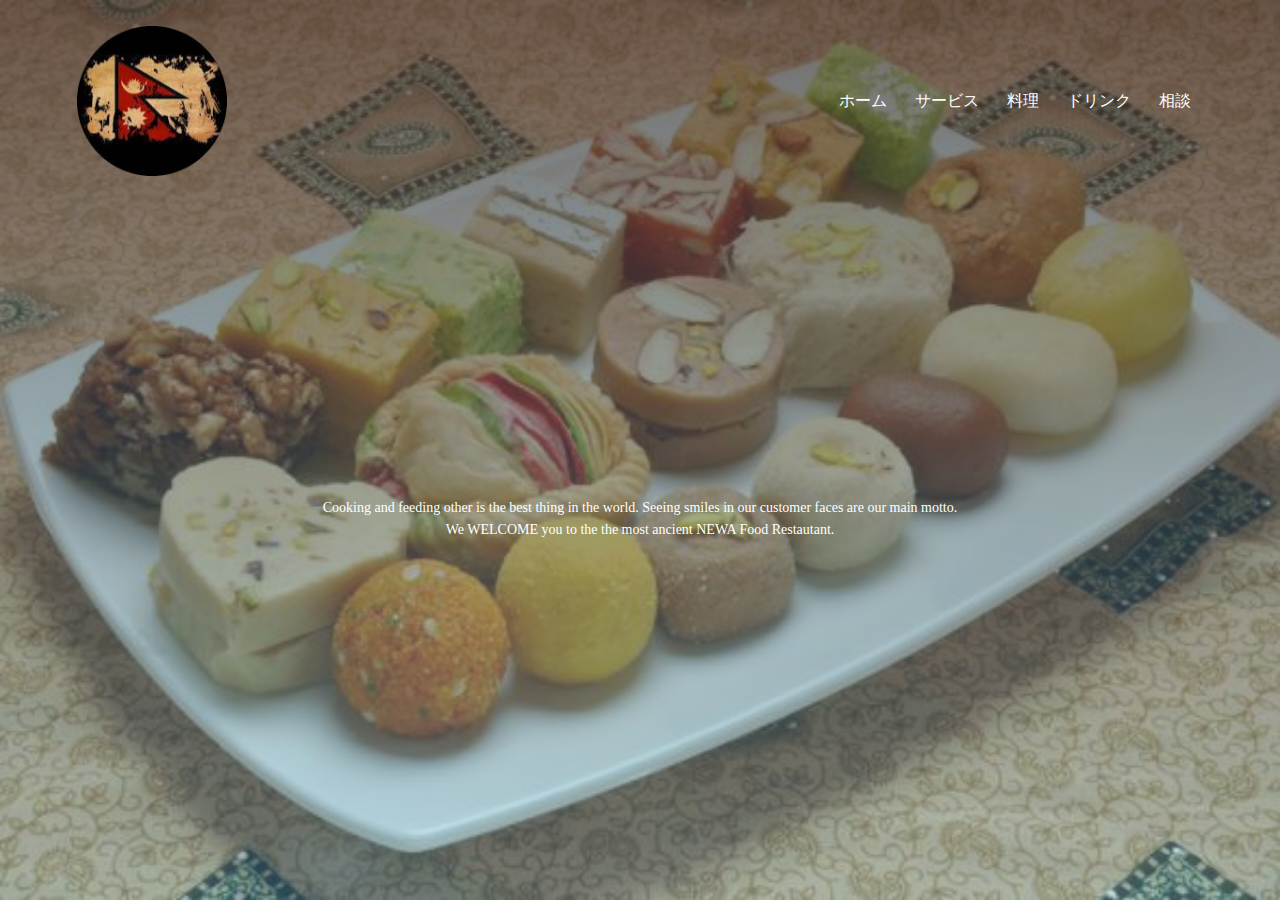
==== contact.html @ 103943e0 "Add files via upload" ====
<!DOCTYPE html>
<html>
   <head>
    <meta name="viewport" content="with=device-width,initial-scale=1.0">
    <title>レストラン</title>
    <link rel ="stylesheet" href="style.css">
    <link rel="preconnect" href="https://fonts.googleapis.com">
    <link rel="preconnect" href="https://fonts.gstatic.com" crossorigin>
    <link href="https://fonts.googleapis.com/css2?family=Alumni+Sans+Collegiate+One&family
    =Dancing+Script:wght@400;700&family=DynaPuff:wght@400;700&di
    splay=swap" rel="stylesheet"> 

    <link rel="stylesheet" href="https://cdnjs.cloudflare.com/ajax/libs/font-awesome/6.1.2/css/all.min.css">
</head>
<body>
    <section class="contact">
        <nav>
            <a href="contact.html">
                <img src ="images/111.png"></a>
                <div class ="nav-links" id="navLinks">
                <i class="fa fa-times" onclick="hideMenu()"></i>  
                    <ul>
                    <li><a href="index.html">ホーム</a></li>
                    <li><a href="service.html">サービス</a></li>
                    <li><a href="foods.html">料理</a></li>
                    <li><a href="drinks.html">ドリンク</a></li>
                    <li><a href="contact.html">相談</a></li>
                    </ul>

                </div>
                <i class="fa fa-bars" onclick="showMenu()"></i>
        </nav>
<div class="text-box">
    <h1>お問い合わせ<span></span></h1>
    <h1>MISTRO屋<span></span></h1>
    <p>Cooking and feeding other is the best thing in the world.
        Seeing smiles in our customer faces are our main motto.
        <br> We WELCOME you to the the most ancient NEWA Food Restautant.
    </p>    
    
     </section>
    
     <!-------JavaScript for toggle menu------->
    <script>
        var navLinks = document.getElementById("navLinks");
        function showMenu(){
            navLinks.style.right = "0";
        }
        function hideMenu(){
            navLinks.style.right = "-200px";
        }
    </script>

    </body>
    </html>
---- style.css ----
*{

    margin: 0;
    padding: 0;
   
    font-family: 'Dancing Script', cursive;
}
.header{
    min-height: 100vh;
    width: 100%;
    background-image: linear-gradient(
        rgba(53, 48, 48, 0.7),rgba(77, 191, 229, 0.359)),url(images/1.jpg);
        background-position: center;
        background-size: cover;
        position: relative;
}
nav{
    display: flex;
    padding: 2% 6%;
    justify-content: space-between;
    align-items: center;
}
nav img{
    width: 150px;
}
.nav-links{
    flex: 1;
    text-align: right;
}
.nav-links ul li{
    list-style: square;
    display: inline-block;
    padding: 8px 12px;
    position: relative;
}
.nav-links ul li a{  
     color: #fff;
     text-decoration: none;
     font-size: 16px;
}
.nav-links ul li::after{
    content: "";
    width:0%;
    height: 2px;
    background: #eee8e8;
    display: block;
    margin: auto;
    transition: 0.5s;
}
.nav-links ul li:hover::after{
    width:100%;
}
.text-box{
    width:90%;
    color:rgb(234, 32, 32);
    position: absolute;
    top:50%;
    left:50%;
    transform: translate(-50%,-50%);
    text-align: center;
}
.text-box h1{
    top: 50%;
    left: 30%;
    width: 90%;
    height: 10%;
    width: fit-content;
    font-size:62px;
    color:transparent;
    position: relative;
    animation:text_reavel .5s ease forwards;
    animation-delay: 1.7s;
}
.text-box h1 span{
    position: absolute;
    top: 50%;
    left: 100%;
    width: 90;
    height: 100%;
    transform: translate(-50%,-50%);
    background-color: hsl(357, 95%, 50%);
    animation: text_reveal_box 1s ease;
    animation-delay: 0.5s;
}

@keyframes text_reveal_box{
    50%{
        width:100%;
        left:0;
    }
    100%{
        width:0;
        left: 100%
    }
}
@keyframes text_reavel{
    100%{
        color:white;
    }
}

.text-box p{
    margin: 10px 0 40px;
    font-size: 14px;
    color:#fff;
}
.hero-btn{
    display: inline-block;
    text-decoration: none;
    color: #fff;
    border: 1px solid #fff;
    padding: 12px 34px;
    font-size:13px;
    background:transparent;
    position:relative;
    cursor: pointer;
}
.hero-btn:hover{
    border:1px solid;
    background-color: #f61303;
    transition: 0.5s;
}
nav .fa{
    display:none;
}
@media(max-width: 700px){
    .text-box h1{
        font-size:20px;
    }
    .nav-links ul li{
        display: block;
    }
    .nav-links{
        position: absolute;
        background: #3c4042;
        height:100vh;
        width:200px;
        top:0;
        right:-200px;
        text-align:left;
        z-index:2;
        transition: 1s;
    }
 nav .fa{
    display: block;
    color:#fff;
    margin:10px;
    font-size:22px;
    cursor: pointer;
 }
 .nav-links ul{
    padding:20px;
 }
}
/*---food we offer---!>*/
.foodweoffer{
    width:80%;
    margin: auto;
    text-align: center;
    padding-top: 100px;
}
h1{
    font-size:35px;
    font-weight:600;
}

p{
    color:rgb(0, 0, 0);
    font-size:14px;
    font-weight: 300;
    line-height: 22px;
    padding: 10px;
}
.row{
    margin-top: 5%;
    display: flex;
    justify-content: space-between;
}
.momo{
    flex-basis:30%;
    background: #fff3f3;
    border-radius:10px;
    margin-bottom:5%;
    padding:20px 12px;
    box-sizing:border-box;
}
h3{
    text-align: center;
    font-weight: 600;
    margin: 10px 0;
}
.momo:hover{
    box-shadow:0 0 20px 0px rgba(1, 1, 1, 1);
}
@media(max-width:700px){
    .row{
        flex-direction: column;
    }
}
.Chowmin{
    width:80%;
    margin:auto;
    text-align: center;
    padding-top: 50px;
}
.Chowmin-col{
    flex-basis:32%;
    border-radius:10px;
    margin-bottom: 30px;
    position:relative;
    overflow: hidden;
}
.Chowmin-col img{
    width:100%;
    display: block;
}
.layer{
    background:transparent;
    height:100%;
    width: 100%;
    position: absolute;
    top: 0;
    left: 0;
    transition:1s;
}
.layer:hover{
    background:rgb(173, 230, 236) ;
}
.layer h3{
    width:100%;
    font-weight: 500;
    color:#fff;
    font-size: 26px;
    bottom:0;
    left:50%;
    transform: translateX(-50%);
    position: absolute;
    opacity:0;
    transition: 0.5s;
}
.layer:hover h3{
    bottom: 49%;
    opacity: 1;

}
/*==Dining*/
.Dinner{
    width: 80;
    text-align: center;
    padding-top: 100px;

}
.Dinner-col{
    flex-basis: 31%;
    border-radius: 10px;
    margin-bottom: 5%;
    text-align: left;
}

.Dinner-col img{
    width: 100%;
    border-radius: 10px;
}
.Dinner-col p{
    padding: 0;
}
.Dinner-col h3{
    margin-top:16px;
    margin-bottom:15px;
    text-align: left;
}
.Chef{
    width: 80%;
    margin:auto;
    padding-top:100px;
    text-align:center;
}
.Chef-col{
    flex-basis: 44%;
    border-radius: 10px;
    margin-bottom: 5%;
    text-align: left;
    background:#fff3f3;
    padding:25px;
    cursor:pointer;
    display:flex;
}
.Chef-col img{
    height: 40px;
    margin-left: 5px;
    margin-right: 30px;
    border-radius: 50%;
}

.Chef-col p{
    padding:0;
}
.Chef-col h3{
   margin-top: 15px;
   text-align: left;
}
.Chef-col .fa{
  color: red;
}
@media(max-width:700px){
    .Chef-col img{
        margin-left:0px;
        margin-right: 10px;
    
}
}
/*call to action----*/
.cta{
    margin:100px auto;
    width: 80%;
    background-image: linear-gradient(rgba(249, 242, 242, 0.7),rgba(77, 191, 229, 0.359)),url(images/spices.jpg);
    background-position: center;
    background-size: cover;
    border-radius: 10px;
    text-align: center;
    padding:100px 0;
}
.cta hr{
    color: #fff;
    margin-bottom: 40px;
    padding:0;

}
@media(max-width:700px){
    .cta h1{
        font-size:24px;
    }
}
/*------------footter------*/
.footer{
    width:100%;
    text-align:center;
    padding:30px 0;
}
.footer h4{
    margin-bottom: 25px;
    margin-top:20px;
    font-weight:600;
}
.icons .fab{
   color:#2506f2;
   margin:0 13px;
   cursor: pointer;
   padding: 18px 0;
}
.fa-heart{
    color:#f61303;
}
.end{
    width:100%;
    text-align:center;
    font-size: 18px;
    color:#fdf8f8;
    background-color: #3c4042;

}
/*-----------------------------------SERVICES-------------------------------------*/


.service{
    min-height: 100vh;
    width: 100%;
    background-image: linear-gradient(
        rgb(53, 48, 48, 0.7),rgba(77, 191, 229, 0.359)),url(images/spices3.jpg);
        background-position: center;
        background-size: cover;
        position: relative;
}
/*-----------------------------------CONTACT-------------------------------------*/
.contact{
min-height: 100vh;
width: 100%;
background-image: linear-gradient(
    rgba(53, 48, 48, 0.7),rgba(77, 191, 229, 0.359)),url(images/sweet\ set.jpg);
    background-position: center;
    background-size: cover;
    position: relative;
}
/*-----------------------------------CONTACT-------------------------------------*/
.drinks{
    min-height: 100vh;
    width: 100%;
    background-image: linear-gradient(
        rgba(53, 48, 48, 0.7),rgba(77, 191, 229, 0.359)),url(images/raksi.jpeg);
        background-position: center;
        background-size: cover;
        position: relative;
    }
    /*-----------------------------------CONTACT-------------------------------------*/
.food{
    min-height: 100vh;
    width: 100%;
    background-image: linear-gradient(
        rgba(53, 48, 48, 0.7),rgba(77, 191, 229, 0.359)),url(images/kha.jpeg);
        background-position: center;
        background-size: cover;
        position: relative;
    }
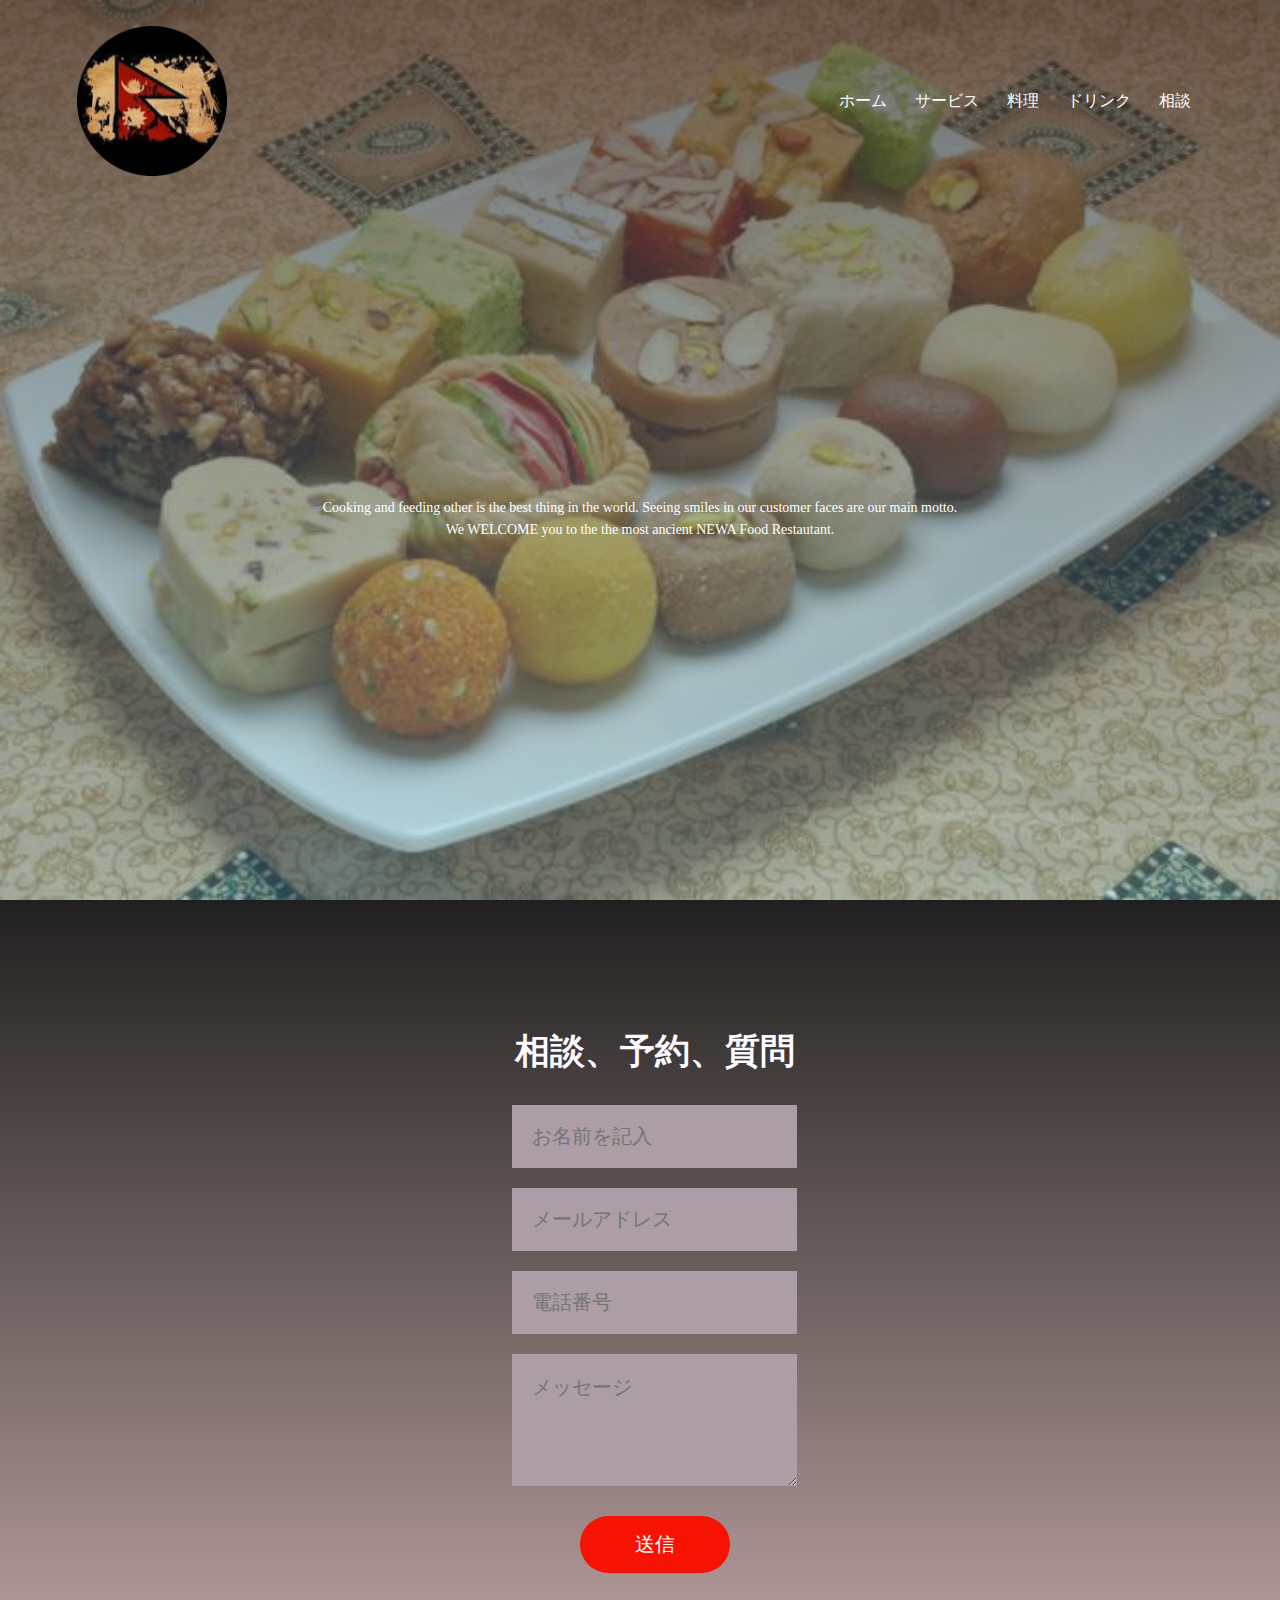
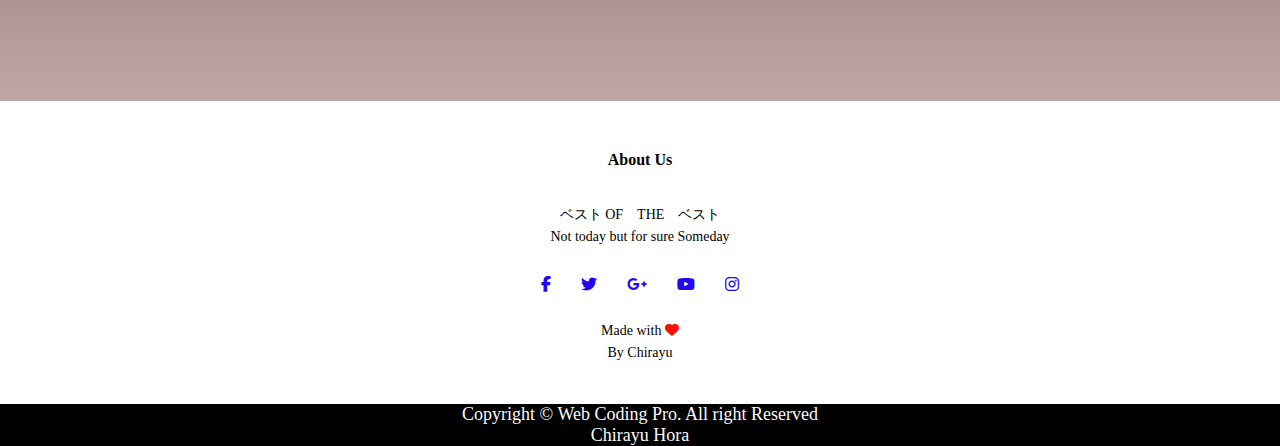
==== commit dd785993: "Update contact.html" ====
--- a/contact.html
+++ b/contact.html
@@ -37,8 +37,77 @@
         Seeing smiles in our customer faces are our main motto.
         <br> We WELCOME you to the the most ancient NEWA Food Restautant.
     </p>    
+    </section>
+     </div>
+
+    <div class="container">
+        <form onsubmit="sendEmail(); reset(); return false;">
+            <h1>相談、予約、質問</h1>
+            <input type="text" id="name" placeholder="お名前を記入" required>
+            <input type="email" id="email" placeholder="メールアドレス" required>
+            <input type="text" id="phone" placeholder="電話番号" required>
+            <textarea id="message"rows="4" placeholder="メッセージ"></textarea> 
+            <button type="Submit">送信</button>
+        </form>
+        </div>
+<!------------------------------JSscript---------------------------->
+         <script src="https://smtpjs.com/v3/smtp.js"></script>
+         <script>
+           function sendEmail(){
+            Email.send({
+                Host : "smtp.gmail.com",
+                Username : "Chirayuhorajp@gmail.com",
+                Password : "",
+                To : 'Chirayu123hora@gmail.com',
+                From : document.getElementById("email").value,
+                Subject : "New Contact Form Enquiry",
+                Body : "And this is the body"
+            }).then(
+              message => alert(message)
+            );
+           }
+
+         </script> 
+
+        </form>
+    </div>
+
+
+
+
+
+
+
+
+
+
+
+
+
+
+
+
+
+
+     <!---footer----->
+<section class="footer">
+    <h4>About Us</h4>
+    <p>ベスト  OF　THE　ベスト<br> Not today but for sure Someday
+    </p>
+    <div class="icons">
     
-     </section>
+            <i class="fab fa-facebook-f"></i>
+            <i class="fab fa-twitter"></i>
+            <i class="fab fa-google-plus-g"> </i>
+            <i class="fab fa-youtube"></i>
+            <i class="fab fa-instagram"></i>
+        
+    </div>
+    <p>Made with <i class="fa fa-heart"></i><b><br>By Chirayu</b></p>
+</section>
+<div class="end">
+    Copyright &copy; Web Coding Pro. All right Reserved<br>Chirayu Hora
+</div>
     
      <!-------JavaScript for toggle menu------->
     <script>
@@ -52,4 +121,4 @@
     </script>
 
     </body>
-    </html>     +    </html>     
--- a/style.css
+++ b/style.css
@@ -277,10 +277,10 @@
 }
 .Chef-col{
     flex-basis: 44%;
-    border-radius: 10px;
-    margin-bottom: 5%;
+    border-radius: 30px;
+    margin-bottom: 10px;
     text-align: left;
-    background:#fff3f3;
+    background:#abe7e9;
     padding:25px;
     cursor:pointer;
     display:flex;
@@ -300,7 +300,7 @@
    text-align: left;
 }
 .Chef-col .fa{
-  color: red;
+  color: rgb(216, 72, 72);
 }
 @media(max-width:700px){
     .Chef-col img{
@@ -356,7 +356,7 @@
     text-align:center;
     font-size: 18px;
     color:#fdf8f8;
-    background-color: #3c4042;
+    background-color: #000000;
 
 }
 /*-----------------------------------SERVICES-------------------------------------*/
@@ -381,6 +381,45 @@
     background-size: cover;
     position: relative;
 }
+form{
+    background-image:linear-gradient(
+        rgb(33, 32, 32),rgb(194, 166, 166));
+    display: flex;
+    background-size: cover;
+    flex-direction: column;
+    padding: 10vw 40vw;
+    width: 100%;
+    max-width:fit-content;
+
+}
+
+
+form h1{
+    color: rgb(253, 251, 255);
+    font-weight: 800;
+    margin-bottom: 20px;
+    text-align: center;
+}
+form input, form textarea{
+    border:#090909;
+    margin:10px 0;
+    padding: 20px;
+    outline: none;
+    background:#ac9da6;
+    font-size: 20px;
+}
+form button{
+    padding: 15px;
+    background: #f61303;
+    color:#fdf8f8;
+    font-size: 20px;
+    border:0;
+    outline:none;
+    cursor:pointer;
+    width:150px;
+    margin:20px auto 0;
+    border-radius:30px;
+}
 /*-----------------------------------CONTACT-------------------------------------*/
 .drinks{
     min-height: 100vh;
@@ -400,4 +439,4 @@
         background-position: center;
         background-size: cover;
         position: relative;
-    }+    }
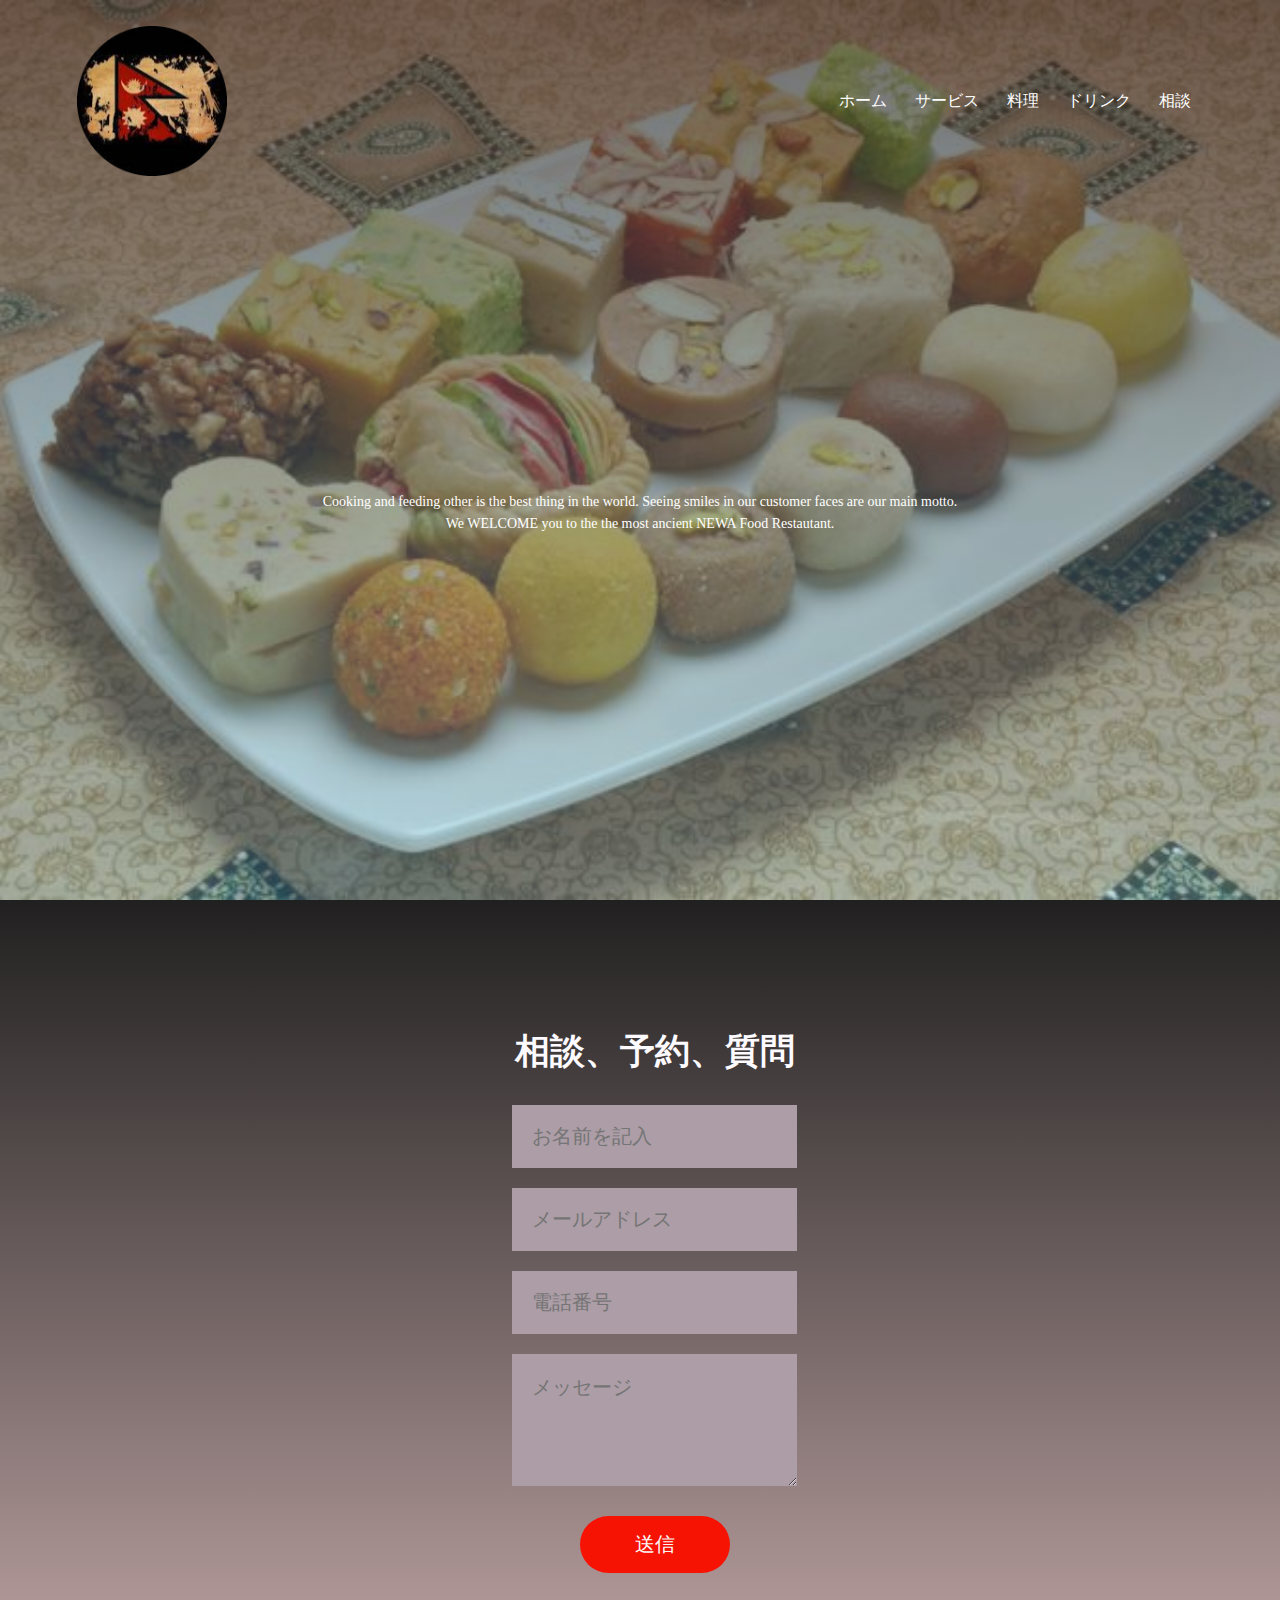
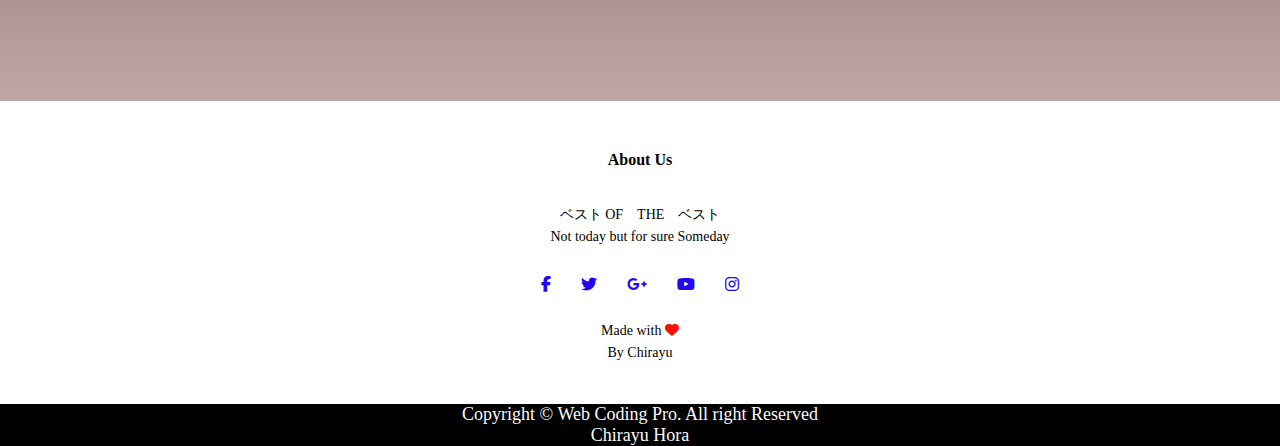
==== commit 7f004b9f: "Update contact.html" ====
--- a/contact.html
+++ b/contact.html
@@ -31,7 +31,7 @@
                 <i class="fa fa-bars" onclick="showMenu()"></i>
         </nav>
 <div class="text-box">
-    <h1>お問い合わせ<span></span></h1>
+    <h1>wdfgasdgasd<span></span></h1>
     <h1>MISTRO屋<span></span></h1>
     <p>Cooking and feeding other is the best thing in the world.
         Seeing smiles in our customer faces are our main motto.
